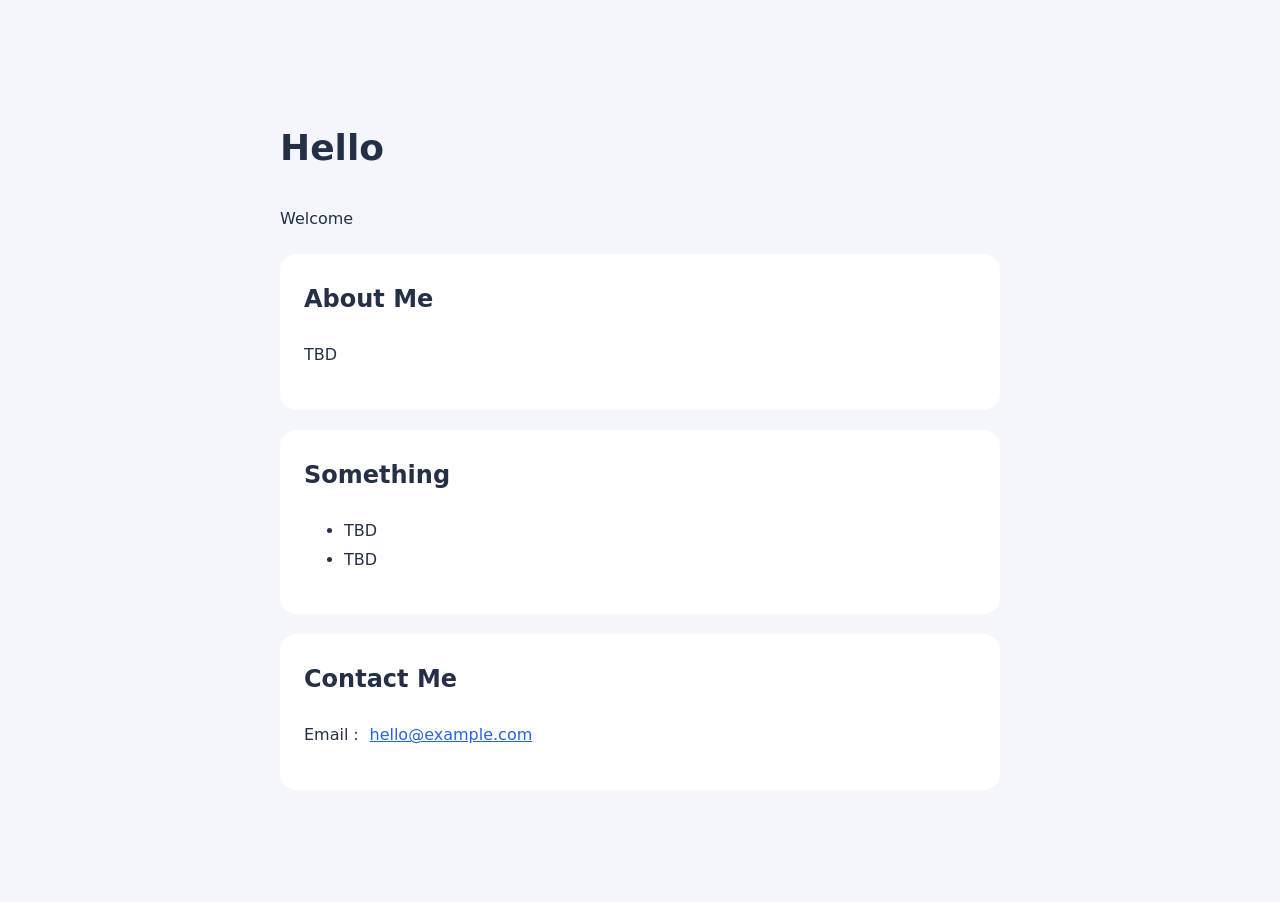
==== index.html @ 591220ab "Create a personal homepage" ====
<!DOCTYPE html>
<html lang="zh-CN">
<head>
  <meta charset="UTF-8">
  <meta name="viewport" content="width=device-width, initial-scale=1">
  <title>RFALK</title>
  <style>
    body {
      margin: 0;
      font-family: system-ui, sans-serif;
      background: #f4f6fb;
      color: #253047;
      line-height: 1.8;
    }
    main {
      max-width: 720px;
      margin: 60px auto;
      padding: 32px;
    }
    section {
      background: white;
      padding: 24px;
      margin: 20px 0;
      border-radius: 16px;
    }
    h1 { font-size: 36px; }
    h2 { margin-top: 0; }
    a { color: #2563eb; }
  </style>
</head>
<body>
  <main>
    <h1>Hello</h1>
    <p>Welcome</p>

    <section>
      <h2>About Me</h2>
      <p>TBD</p>
    </section>

    <section>
      <h2>Something</h2>
      <ul>
        <li>TBD</li>
        <li>TBD</li>
      </ul>
    </section>

    <section>
      <h2>Contact Me</h2>
      <p>
        Email：
        <a href="mailto:hello@example.com">hello@example.com</a>
      </p>
    </section>
  </main>
</body>
</html>
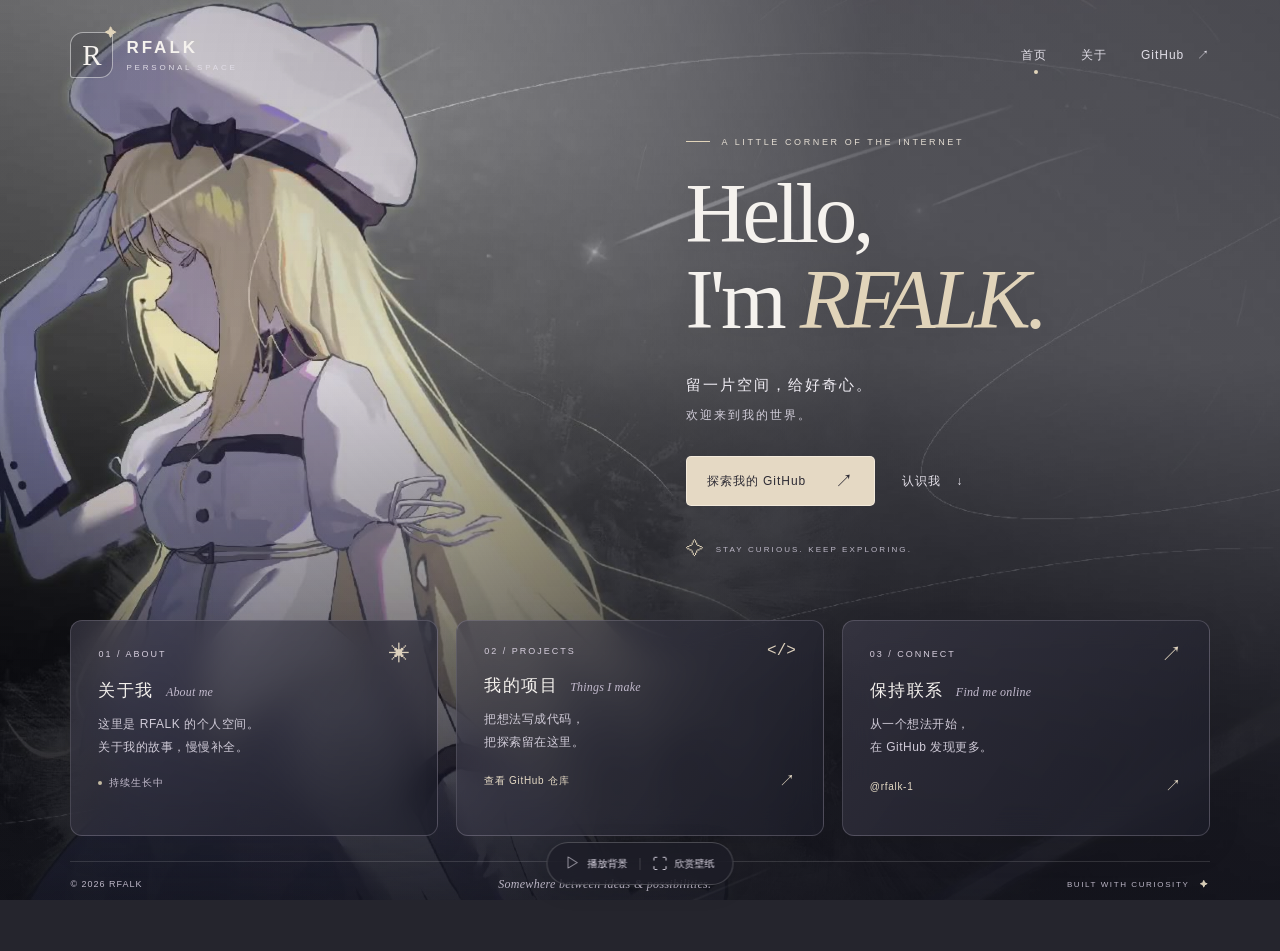
==== commit 8c11a339: "Add files via upload" ====
--- a/index.html
+++ b/index.html
@@ -3,56 +3,69 @@
 <head>
   <meta charset="UTF-8">
   <meta name="viewport" content="width=device-width, initial-scale=1">
-  <title>RFALK</title>
-  <style>
-    body {
-      margin: 0;
-      font-family: system-ui, sans-serif;
-      background: #f4f6fb;
-      color: #253047;
-      line-height: 1.8;
-    }
-    main {
-      max-width: 720px;
-      margin: 60px auto;
-      padding: 32px;
-    }
-    section {
-      background: white;
-      padding: 24px;
-      margin: 20px 0;
-      border-radius: 16px;
-    }
-    h1 { font-size: 36px; }
-    h2 { margin-top: 0; }
-    a { color: #2563eb; }
-  </style>
+  <meta name="theme-color" content="#22232c">
+  <meta name="description" content="RFALK 的个人空间。记录想法，探索未知。">
+  <title>RFALK · Personal Space</title>
+  <link rel="icon" href="assets/favicon.svg" type="image/svg+xml">
+  <link rel="stylesheet" href="style.css">
+  <script src="script.js" defer></script>
 </head>
 <body>
-  <main>
-    <h1>Hello</h1>
-    <p>Welcome</p>
-
-    <section>
-      <h2>About Me</h2>
-      <p>TBD</p>
-    </section>
-
-    <section>
-      <h2>Something</h2>
-      <ul>
-        <li>TBD</li>
-        <li>TBD</li>
-      </ul>
-    </section>
-
-    <section>
-      <h2>Contact Me</h2>
-      <p>
-        Email：
-        <a href="mailto:hello@example.com">hello@example.com</a>
-      </p>
-    </section>
-  </main>
+  <a class="skip-link" href="#main">跳转到内容</a>
+  <div class="wallpaper" aria-hidden="true">
+    <video id="wallpaper-video" muted loop playsinline preload="none" poster="assets/noelle-poster.jpg" tabindex="-1" data-src="assets/noelle.mp4"></video>
+  </div>
+  <div class="shade" aria-hidden="true"></div>
+  <div class="site-ui" id="site-ui">
+    <header class="site-header">
+      <a class="brand" href="#home" aria-label="RFALK 首页"><span class="brand-mark">R<span>✦</span></span><span>RFALK<span class="brand-sub">PERSONAL SPACE</span></span></a>
+      <nav aria-label="主导航">
+        <a class="nav-home" href="#home">首页</a>
+        <a href="#about">关于</a>
+        <a href="https://github.com/rfalk-1" target="_blank" rel="noopener noreferrer">GitHub <span aria-hidden="true">↗</span></a>
+      </nav>
+    </header>
+    <main id="main">
+      <section class="hero" id="home" aria-labelledby="hero-title">
+        <div class="hero-content">
+          <p class="eyebrow"><span></span> A LITTLE CORNER OF THE INTERNET</p>
+          <h1 id="hero-title">Hello,<br>I'm <em>RFALK.</em></h1>
+          <p class="hero-description">留一片空间，给好奇心。<br><span>欢迎来到我的世界。</span></p>
+          <div class="hero-actions">
+            <a class="button-primary" href="https://github.com/rfalk-1" target="_blank" rel="noopener noreferrer">探索我的 GitHub <span aria-hidden="true">↗</span></a>
+            <a class="button-text" href="#about">认识我 <span aria-hidden="true">↓</span></a>
+          </div>
+          <div class="hero-note"><span class="little-star" aria-hidden="true">✧</span> STAY CURIOUS. KEEP EXPLORING.</div>
+        </div>
+      </section>
+      <div class="cards">
+        <section class="glass-card" id="about" aria-labelledby="about-title">
+          <div class="card-top"><span class="card-index">01 / ABOUT</span><span class="card-icon" aria-hidden="true">✳</span></div>
+          <h2 id="about-title">关于我<span>About me</span></h2>
+          <p>这里是 RFALK 的个人空间。<br>关于我的故事，慢慢补全。</p>
+          <span class="quiet-label"><i></i> 持续生长中</span>
+        </section>
+        <a class="glass-card card-link" href="https://github.com/rfalk-1?tab=repositories" target="_blank" rel="noopener noreferrer" aria-label="我的项目，在 GitHub 查看仓库（新窗口）">
+          <div class="card-top"><span class="card-index">02 / PROJECTS</span><span class="card-icon code-icon" aria-hidden="true">&lt;/&gt;</span></div>
+          <h2>我的项目<span>Things I make</span></h2>
+          <p>把想法写成代码，<br>把探索留在这里。</p>
+          <span class="card-cta">查看 GitHub 仓库 <span aria-hidden="true">↗</span></span>
+        </a>
+        <section class="glass-card" id="contact" aria-labelledby="contact-title">
+          <div class="card-top"><span class="card-index">03 / CONNECT</span><span class="card-icon" aria-hidden="true">↗</span></div>
+          <h2 id="contact-title">保持联系<span>Find me online</span></h2>
+          <p>从一个想法开始，<br>在 GitHub 发现更多。</p>
+          <a class="card-cta" href="https://github.com/rfalk-1" target="_blank" rel="noopener noreferrer">@rfalk-1 <span aria-hidden="true">↗</span></a>
+        </section>
+      </div>
+    </main>
+    <footer class="site-footer"><span>© <span id="year">2026</span> RFALK</span><span class="footer-message">Somewhere between ideas &amp; possibilities.</span><span class="footer-platform">BUILT WITH CURIOSITY <span aria-hidden="true">✦</span></span></footer>
+  </div>
+  <div class="scene-controls" role="group" aria-label="背景控制" hidden>
+    <button id="motion-toggle" type="button" aria-label="播放动态背景" aria-pressed="false"><span class="control-icon" id="motion-icon" aria-hidden="true">▷</span><span id="motion-label">播放背景</span></button>
+    <span class="control-divider" aria-hidden="true"></span>
+    <button id="scene-toggle" type="button" aria-label="隐藏页面内容，欣赏壁纸" aria-pressed="false"><span class="control-icon" aria-hidden="true">⛶</span><span id="scene-label">欣赏壁纸</span></button>
+  </div>
+  <p class="sr-only" id="playback-status" role="status"></p>
 </body>
 </html>
--- a/style.css
+++ b/style.css
@@ -0,0 +1,12 @@
+:root{color-scheme:dark;--ink:#f5f2ee;--muted:#c8c5d0;--accent:#e1d4ba;--line:rgba(241,235,255,.19);font-family:Inter,"Segoe UI","Microsoft YaHei",sans-serif}
+*{box-sizing:border-box}html{scroll-behavior:smooth;scroll-padding-top:30px}body{margin:0;background:#25252d;color:var(--ink);-webkit-font-smoothing:antialiased}a{color:inherit;text-decoration:none}button{font:inherit}a,button{-webkit-tap-highlight-color:transparent}button,a{touch-action:manipulation}a:focus-visible,button:focus-visible{outline:2px solid var(--accent);outline-offset:6px}::selection{background:#d4c7e2;color:#222}
+.wallpaper,.shade{position:fixed;inset:0;pointer-events:none}.wallpaper{z-index:-3;background:#303039 url("assets/noelle-poster.jpg") center center/cover no-repeat}.wallpaper video{width:100%;height:100%;object-fit:cover;object-position:center center}.shade{z-index:-2;background:linear-gradient(90deg,rgba(19,19,27,.08) 8%,rgba(23,23,33,.18) 33%,rgba(21,21,30,.62) 68%,rgba(20,20,29,.67)),linear-gradient(0deg,rgba(15,16,24,.83),transparent 60%,rgba(18,18,27,.15));transition:opacity .5s}
+.site-ui{max-width:1600px;margin:auto;padding:0 5.5%;transition:opacity .4s}.site-header{height:110px;display:flex;align-items:center;justify-content:space-between}.brand{display:flex;align-items:center;gap:13px;font-size:17px;letter-spacing:3px;font-weight:600}.brand-mark{position:relative;display:grid;place-items:center;width:43px;height:46px;border:1px solid rgba(255,255,255,.5);border-radius:13px 3px 13px 3px;font-family:Georgia,serif;font-size:29px;font-weight:400;letter-spacing:0;background:rgba(29,28,39,.2)}.brand-mark span{position:absolute;font-size:12px;right:-5px;top:-7px;color:var(--accent)}.brand-sub{display:block;font-size:8px;letter-spacing:2.8px;margin-top:5px;font-weight:400;color:#e0dce6}nav{display:flex;align-items:center;gap:34px;font-size:12px;letter-spacing:1px}nav a{padding:10px 0;color:#e1dee7;position:relative}nav a:hover{color:white}nav .nav-home:after{content:"";position:absolute;bottom:0;left:50%;width:4px;height:4px;border-radius:50%;background:var(--accent)}nav a span{margin-left:8px}
+.hero{min-height:510px;height:calc(100svh - 430px);max-height:780px;display:grid;grid-template-columns:1fr 1fr;align-items:center;padding:25px 0 58px}.hero-content{grid-column:2;padding-left:8%;animation:arrive .8s ease both}.eyebrow{font-size:9px;font-weight:500;letter-spacing:2.6px;display:flex;align-items:center;gap:12px;color:#e3dcd2;margin:0 0 24px}.eyebrow span{display:block;width:24px;height:1px;background:var(--accent)}h1{font-family:Georgia,"Times New Roman",serif;font-weight:400;font-size:clamp(64px,6.6vw,106px);line-height:1.02;letter-spacing:-4px;margin:0;text-shadow:0 3px 30px rgba(0,0,0,.12)}h1 em{font-weight:400;color:var(--accent);font-style:italic}.hero-description{margin:27px 0 28px;font-size:15px;line-height:1.95;letter-spacing:2px;color:#f0edf4}.hero-description span{font-size:12px;letter-spacing:2px;color:#d0ccd8}.hero-actions{display:flex;align-items:center;gap:27px;font-size:12px;letter-spacing:1px}.button-primary{display:flex;align-items:center;gap:29px;padding:15px 20px;border:1px solid rgba(255,249,238,.55);border-radius:5px;background:#e5d9c4;color:#2d2b34;transition:background .2s,transform .2s}.button-primary:hover{background:#f5e9d4;transform:translateY(-2px)}.button-primary span{font-size:18px;line-height:1}.button-text{display:flex;gap:15px;align-items:center;padding:14px 0;color:#e3dfe8}.button-text:hover{color:white}.hero-note{display:flex;align-items:center;gap:10px;margin-top:33px;font-size:8px;letter-spacing:2.1px;color:#beb9c8}.little-star{font-size:18px;color:var(--accent)}
+.cards{display:grid;grid-template-columns:repeat(3,minmax(0,1fr));gap:18px;margin-bottom:25px}.glass-card{min-height:216px;padding:22px 27px 21px;border:1px solid var(--line);border-radius:12px;background:linear-gradient(125deg,rgba(65,63,79,.57),rgba(29,30,42,.69));backdrop-filter:blur(16px);-webkit-backdrop-filter:blur(16px);box-shadow:0 12px 40px rgba(10,10,20,.06);scroll-margin-top:25px}.card-top{display:flex;justify-content:space-between;align-items:center;margin-bottom:15px;color:#d6cedd}.card-index{font-size:9px;letter-spacing:2px}.card-icon{font-size:21px;line-height:1;color:#ddd1bd}.code-icon{font-size:16px;font-family:monospace}.glass-card h2{font-size:17px;font-weight:500;letter-spacing:1.5px;margin:0 0 11px}.glass-card h2 span{font-family:Georgia,serif;font-size:12px;font-style:italic;font-weight:400;letter-spacing:.2px;margin-left:12px;color:#c2bacd}.glass-card p{font-size:12px;line-height:1.95;color:#d0cbd8;letter-spacing:.5px;margin:0 0 16px}.quiet-label{font-size:10px;color:#c1bacb;letter-spacing:1px;display:flex;align-items:center;gap:7px}.quiet-label i{width:4px;height:4px;background:#c3baa2;border-radius:50%}.card-cta{font-size:10px;letter-spacing:.7px;color:#e5dac5;display:flex;align-items:center;justify-content:space-between}.card-cta span{font-size:16px}.card-link{transition:background .2s,border-color .2s,transform .2s}.card-link:hover{transform:translateY(-4px);border-color:rgba(231,218,195,.5);background:rgba(74,69,86,.68)}.glass-card:target{border-color:#e1d4ba}.site-footer{min-height:73px;border-top:1px solid rgba(255,255,255,.13);display:flex;align-items:center;justify-content:space-between;gap:20px;padding-bottom:28px;color:#bcb6c6;font-size:9px;letter-spacing:1px}.footer-message{font-family:Georgia,serif;font-style:italic;font-size:12px;letter-spacing:.3px}.footer-platform{font-size:8px;letter-spacing:1.6px}.footer-platform span{color:#d4c9b4;margin-left:7px}
+.scene-controls{position:fixed;bottom:15px;left:50%;transform:translateX(-50%);z-index:10;display:flex;align-items:center;border:1px solid rgba(255,255,255,.2);border-radius:30px;padding:2px 6px;background:rgba(28,28,39,.75);backdrop-filter:blur(15px);box-shadow:0 4px 25px #0002}.scene-controls[hidden]{display:none}.scene-controls button{border:0;color:#e3deeb;background:none;display:flex;gap:7px;align-items:center;padding:9px 12px;cursor:pointer;font-size:10px;white-space:nowrap;border-radius:24px;min-height:36px}.scene-controls button:hover{background:#ffffff12}.control-icon{font-size:15px}.control-divider{height:12px;width:1px;background:#ffffff26}.scene-mode .site-ui{opacity:0;pointer-events:none}.scene-mode .shade{opacity:0}.scene-mode{overflow:hidden}.sr-only{position:absolute;width:1px;height:1px;overflow:hidden;clip-path:inset(50%);white-space:nowrap}.skip-link{position:fixed;top:10px;left:10px;transform:translateY(-160%);padding:12px;background:#e5d9c4;color:#222;z-index:30}.skip-link:focus{transform:none}@keyframes arrive{from{opacity:0;transform:translateY(15px)}to{opacity:1;transform:none}}
+@media(min-width:1600px){.site-ui{padding:0 75px}}
+@media(max-width:1000px){.site-ui{padding:0 5%}.hero-content{padding-left:1%}h1{font-size:75px}.eyebrow{font-size:8px;letter-spacing:1.5px}.glass-card{padding:20px}.glass-card h2 span{display:block;margin:7px 0 0}.hero{min-height:510px}.footer-platform{display:none}.hero-actions{gap:20px}.button-primary{gap:15px;padding:14px}}
+@media(max-width:650px){.site-ui{padding:0 24px}.site-header{height:90px}.brand{font-size:14px;gap:10px;letter-spacing:2px}.brand-mark{width:34px;height:39px;font-size:25px}.brand-sub{font-size:7px;letter-spacing:1.7px}nav{gap:20px;font-size:11px}nav .nav-home{display:none}.wallpaper,.wallpaper video{background-position:32% center;object-position:32% center}.shade{background:linear-gradient(0deg,rgba(19,19,30,.95) 5%,rgba(23,23,34,.65) 55%,rgba(25,25,35,.22)),linear-gradient(90deg,rgba(21,21,31,.25),rgba(21,21,31,.35))}.hero{display:flex;align-items:flex-end;min-height:570px;height:calc(88svh - 90px);max-height:800px;padding:90px 0 40px}.hero-content{padding:0;width:100%}.eyebrow{font-size:8px;letter-spacing:1.7px;margin-bottom:20px}h1{font-size:clamp(48px,14.7vw,64px);letter-spacing:-2.5px}.hero-description{font-size:14px;margin:22px 0}.hero-description span{font-size:12px}.hero-note{margin-top:25px;font-size:7px;letter-spacing:1.7px}.hero-actions{gap:26px}.button-primary{padding:15px 18px;gap:24px}.cards{grid-template-columns:1fr;gap:14px;margin-bottom:26px}.glass-card{min-height:204px;padding:23px 25px}.glass-card h2 span{display:inline;margin-left:12px}.glass-card p{font-size:13px}.card-index{font-size:9px}.card-cta,.quiet-label{font-size:11px}.site-footer{padding:19px 0 90px;align-items:flex-start;gap:12px;flex-direction:column;min-height:140px}.footer-message{font-size:11px}.scene-controls{bottom:max(16px,env(safe-area-inset-bottom))}.scene-controls button{min-height:40px;padding:9px 13px}.scene-mode .wallpaper,.scene-mode .wallpaper video{background-position:32% center;object-position:32% center}}
+@media(max-width:360px){.site-ui{padding:0 18px}.brand-sub{display:none}nav{gap:15px}h1{font-size:48px}.hero-actions{gap:18px}.button-primary{gap:12px}.eyebrow{letter-spacing:1px}}
+@media(prefers-reduced-motion:reduce){html{scroll-behavior:auto}*,*:before,*:after{animation:none!important;transition:none!important}}
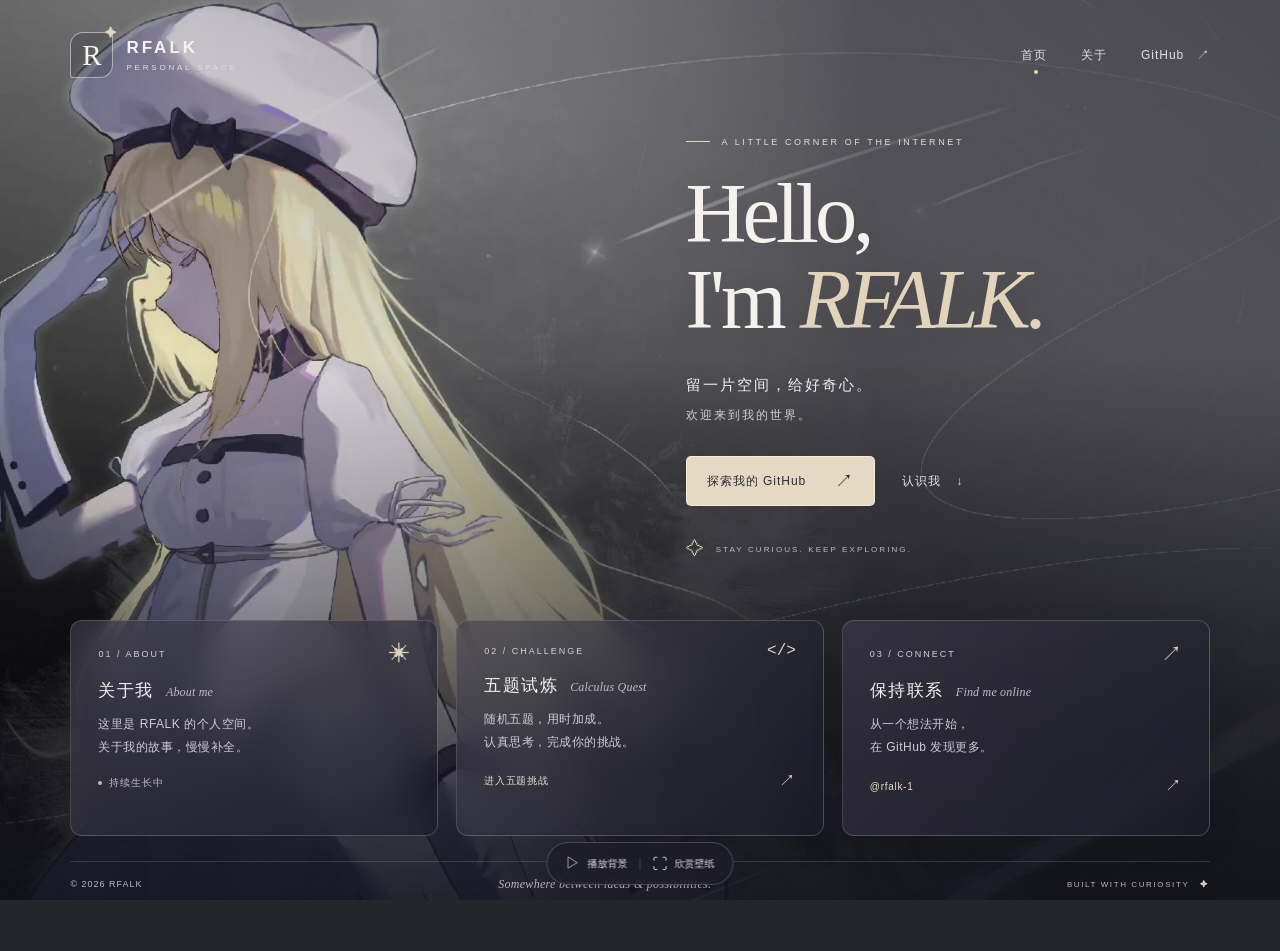
==== commit d1deea3b: "Add files via upload" ====
--- a/index.html
+++ b/index.html
@@ -45,11 +45,11 @@
           <p>这里是 RFALK 的个人空间。<br>关于我的故事，慢慢补全。</p>
           <span class="quiet-label"><i></i> 持续生长中</span>
         </section>
-        <a class="glass-card card-link" href="https://github.com/rfalk-1?tab=repositories" target="_blank" rel="noopener noreferrer" aria-label="我的项目，在 GitHub 查看仓库（新窗口）">
-          <div class="card-top"><span class="card-index">02 / PROJECTS</span><span class="card-icon code-icon" aria-hidden="true">&lt;/&gt;</span></div>
-          <h2>我的项目<span>Things I make</span></h2>
-          <p>把想法写成代码，<br>把探索留在这里。</p>
-          <span class="card-cta">查看 GitHub 仓库 <span aria-hidden="true">↗</span></span>
+        <a class="glass-card card-link" href="challenge/index.html" aria-label="进入微积分五题试炼">
+          <div class="card-top"><span class="card-index">02 / CHALLENGE</span><span class="card-icon code-icon" aria-hidden="true">&lt;/&gt;</span></div>
+          <h2>五题试炼<span>Calculus Quest</span></h2>
+          <p>随机五题，用时加成。<br>认真思考，完成你的挑战。</p>
+          <span class="card-cta">进入五题挑战 <span aria-hidden="true">↗</span></span>
         </a>
         <section class="glass-card" id="contact" aria-labelledby="contact-title">
           <div class="card-top"><span class="card-index">03 / CONNECT</span><span class="card-icon" aria-hidden="true">↗</span></div>
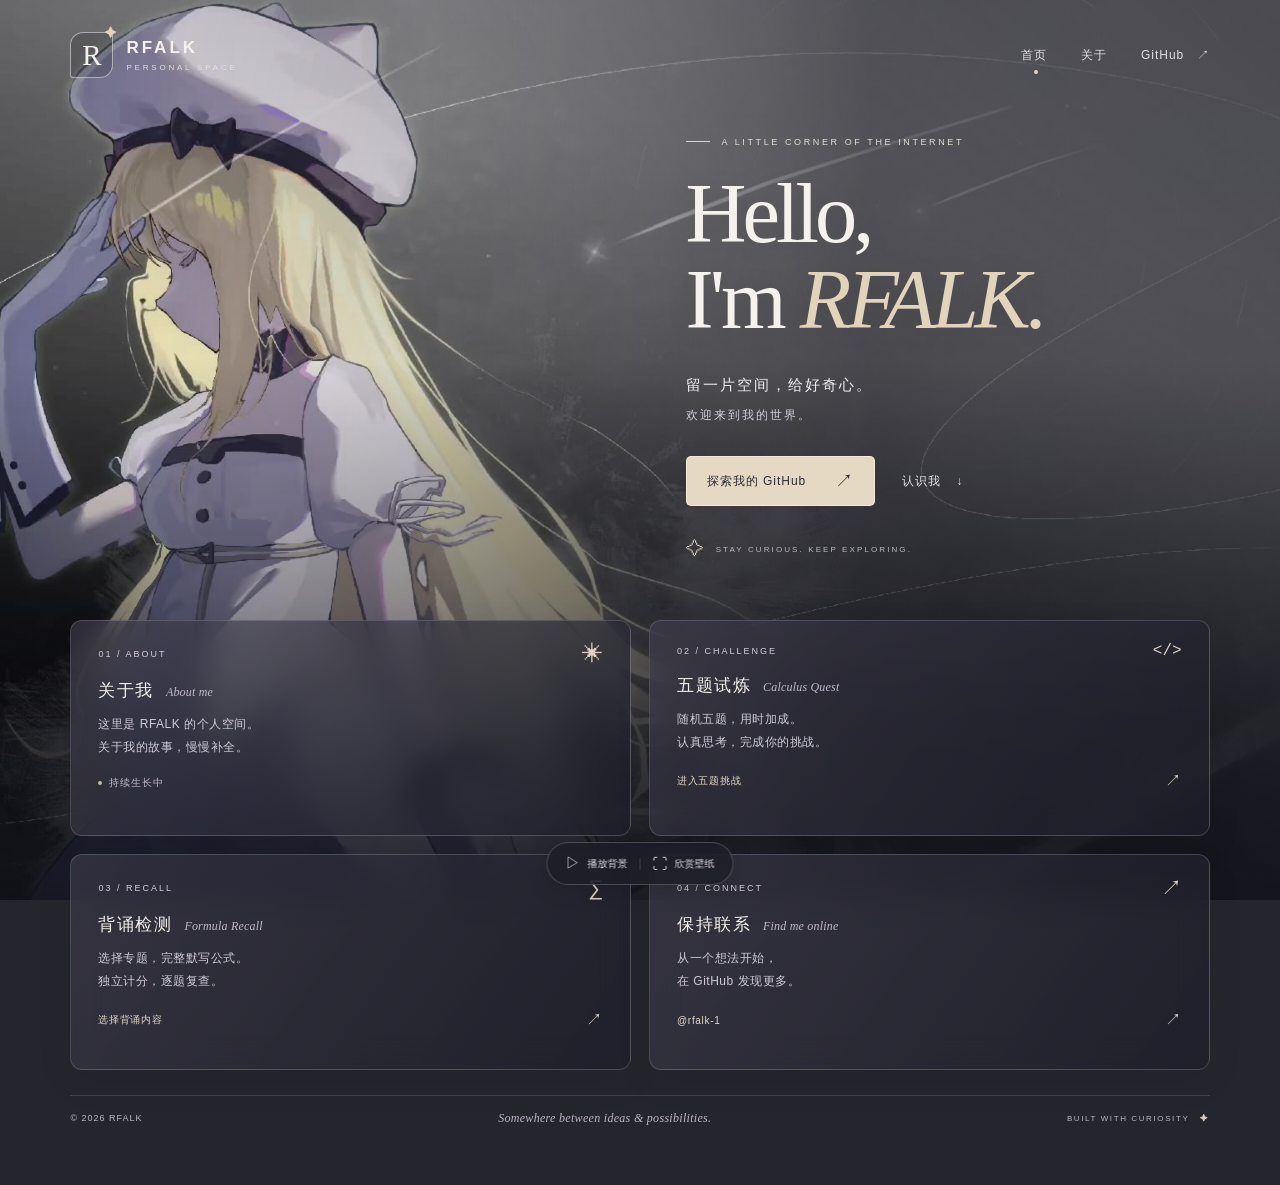
==== commit e6c9f07b: "Add files via upload" ====
--- a/index.html
+++ b/index.html
@@ -7,7 +7,7 @@
   <meta name="description" content="RFALK 的个人空间。记录想法，探索未知。">
   <title>RFALK · Personal Space</title>
   <link rel="icon" href="assets/favicon.svg" type="image/svg+xml">
-  <link rel="stylesheet" href="style.css">
+  <link rel="stylesheet" href="style.css?v=20261105">
   <script src="script.js" defer></script>
 </head>
 <body>
@@ -51,8 +51,14 @@
           <p>随机五题，用时加成。<br>认真思考，完成你的挑战。</p>
           <span class="card-cta">进入五题挑战 <span aria-hidden="true">↗</span></span>
         </a>
+        <a class="glass-card card-link" href="recall/index.html" aria-label="进入背诵检测并选择内容">
+          <div class="card-top"><span class="card-index">03 / RECALL</span><span class="card-icon" aria-hidden="true">∑</span></div>
+          <h2>背诵检测<span>Formula Recall</span></h2>
+          <p>选择专题，完整默写公式。<br>独立计分，逐题复查。</p>
+          <span class="card-cta">选择背诵内容 <span aria-hidden="true">↗</span></span>
+        </a>
         <section class="glass-card" id="contact" aria-labelledby="contact-title">
-          <div class="card-top"><span class="card-index">03 / CONNECT</span><span class="card-icon" aria-hidden="true">↗</span></div>
+          <div class="card-top"><span class="card-index">04 / CONNECT</span><span class="card-icon" aria-hidden="true">↗</span></div>
           <h2 id="contact-title">保持联系<span>Find me online</span></h2>
           <p>从一个想法开始，<br>在 GitHub 发现更多。</p>
           <a class="card-cta" href="https://github.com/rfalk-1" target="_blank" rel="noopener noreferrer">@rfalk-1 <span aria-hidden="true">↗</span></a>
--- a/style.css
+++ b/style.css
@@ -3,7 +3,7 @@
 .wallpaper,.shade{position:fixed;inset:0;pointer-events:none}.wallpaper{z-index:-3;background:#303039 url("assets/noelle-poster.jpg") center center/cover no-repeat}.wallpaper video{width:100%;height:100%;object-fit:cover;object-position:center center}.shade{z-index:-2;background:linear-gradient(90deg,rgba(19,19,27,.08) 8%,rgba(23,23,33,.18) 33%,rgba(21,21,30,.62) 68%,rgba(20,20,29,.67)),linear-gradient(0deg,rgba(15,16,24,.83),transparent 60%,rgba(18,18,27,.15));transition:opacity .5s}
 .site-ui{max-width:1600px;margin:auto;padding:0 5.5%;transition:opacity .4s}.site-header{height:110px;display:flex;align-items:center;justify-content:space-between}.brand{display:flex;align-items:center;gap:13px;font-size:17px;letter-spacing:3px;font-weight:600}.brand-mark{position:relative;display:grid;place-items:center;width:43px;height:46px;border:1px solid rgba(255,255,255,.5);border-radius:13px 3px 13px 3px;font-family:Georgia,serif;font-size:29px;font-weight:400;letter-spacing:0;background:rgba(29,28,39,.2)}.brand-mark span{position:absolute;font-size:12px;right:-5px;top:-7px;color:var(--accent)}.brand-sub{display:block;font-size:8px;letter-spacing:2.8px;margin-top:5px;font-weight:400;color:#e0dce6}nav{display:flex;align-items:center;gap:34px;font-size:12px;letter-spacing:1px}nav a{padding:10px 0;color:#e1dee7;position:relative}nav a:hover{color:white}nav .nav-home:after{content:"";position:absolute;bottom:0;left:50%;width:4px;height:4px;border-radius:50%;background:var(--accent)}nav a span{margin-left:8px}
 .hero{min-height:510px;height:calc(100svh - 430px);max-height:780px;display:grid;grid-template-columns:1fr 1fr;align-items:center;padding:25px 0 58px}.hero-content{grid-column:2;padding-left:8%;animation:arrive .8s ease both}.eyebrow{font-size:9px;font-weight:500;letter-spacing:2.6px;display:flex;align-items:center;gap:12px;color:#e3dcd2;margin:0 0 24px}.eyebrow span{display:block;width:24px;height:1px;background:var(--accent)}h1{font-family:Georgia,"Times New Roman",serif;font-weight:400;font-size:clamp(64px,6.6vw,106px);line-height:1.02;letter-spacing:-4px;margin:0;text-shadow:0 3px 30px rgba(0,0,0,.12)}h1 em{font-weight:400;color:var(--accent);font-style:italic}.hero-description{margin:27px 0 28px;font-size:15px;line-height:1.95;letter-spacing:2px;color:#f0edf4}.hero-description span{font-size:12px;letter-spacing:2px;color:#d0ccd8}.hero-actions{display:flex;align-items:center;gap:27px;font-size:12px;letter-spacing:1px}.button-primary{display:flex;align-items:center;gap:29px;padding:15px 20px;border:1px solid rgba(255,249,238,.55);border-radius:5px;background:#e5d9c4;color:#2d2b34;transition:background .2s,transform .2s}.button-primary:hover{background:#f5e9d4;transform:translateY(-2px)}.button-primary span{font-size:18px;line-height:1}.button-text{display:flex;gap:15px;align-items:center;padding:14px 0;color:#e3dfe8}.button-text:hover{color:white}.hero-note{display:flex;align-items:center;gap:10px;margin-top:33px;font-size:8px;letter-spacing:2.1px;color:#beb9c8}.little-star{font-size:18px;color:var(--accent)}
-.cards{display:grid;grid-template-columns:repeat(3,minmax(0,1fr));gap:18px;margin-bottom:25px}.glass-card{min-height:216px;padding:22px 27px 21px;border:1px solid var(--line);border-radius:12px;background:linear-gradient(125deg,rgba(65,63,79,.57),rgba(29,30,42,.69));backdrop-filter:blur(16px);-webkit-backdrop-filter:blur(16px);box-shadow:0 12px 40px rgba(10,10,20,.06);scroll-margin-top:25px}.card-top{display:flex;justify-content:space-between;align-items:center;margin-bottom:15px;color:#d6cedd}.card-index{font-size:9px;letter-spacing:2px}.card-icon{font-size:21px;line-height:1;color:#ddd1bd}.code-icon{font-size:16px;font-family:monospace}.glass-card h2{font-size:17px;font-weight:500;letter-spacing:1.5px;margin:0 0 11px}.glass-card h2 span{font-family:Georgia,serif;font-size:12px;font-style:italic;font-weight:400;letter-spacing:.2px;margin-left:12px;color:#c2bacd}.glass-card p{font-size:12px;line-height:1.95;color:#d0cbd8;letter-spacing:.5px;margin:0 0 16px}.quiet-label{font-size:10px;color:#c1bacb;letter-spacing:1px;display:flex;align-items:center;gap:7px}.quiet-label i{width:4px;height:4px;background:#c3baa2;border-radius:50%}.card-cta{font-size:10px;letter-spacing:.7px;color:#e5dac5;display:flex;align-items:center;justify-content:space-between}.card-cta span{font-size:16px}.card-link{transition:background .2s,border-color .2s,transform .2s}.card-link:hover{transform:translateY(-4px);border-color:rgba(231,218,195,.5);background:rgba(74,69,86,.68)}.glass-card:target{border-color:#e1d4ba}.site-footer{min-height:73px;border-top:1px solid rgba(255,255,255,.13);display:flex;align-items:center;justify-content:space-between;gap:20px;padding-bottom:28px;color:#bcb6c6;font-size:9px;letter-spacing:1px}.footer-message{font-family:Georgia,serif;font-style:italic;font-size:12px;letter-spacing:.3px}.footer-platform{font-size:8px;letter-spacing:1.6px}.footer-platform span{color:#d4c9b4;margin-left:7px}
+.cards{display:grid;grid-template-columns:repeat(2,minmax(0,1fr));gap:18px;margin-bottom:25px}.glass-card{min-height:216px;padding:22px 27px 21px;border:1px solid var(--line);border-radius:12px;background:linear-gradient(125deg,rgba(65,63,79,.57),rgba(29,30,42,.69));backdrop-filter:blur(16px);-webkit-backdrop-filter:blur(16px);box-shadow:0 12px 40px rgba(10,10,20,.06);scroll-margin-top:25px}.card-top{display:flex;justify-content:space-between;align-items:center;margin-bottom:15px;color:#d6cedd}.card-index{font-size:9px;letter-spacing:2px}.card-icon{font-size:21px;line-height:1;color:#ddd1bd}.code-icon{font-size:16px;font-family:monospace}.glass-card h2{font-size:17px;font-weight:500;letter-spacing:1.5px;margin:0 0 11px}.glass-card h2 span{font-family:Georgia,serif;font-size:12px;font-style:italic;font-weight:400;letter-spacing:.2px;margin-left:12px;color:#c2bacd}.glass-card p{font-size:12px;line-height:1.95;color:#d0cbd8;letter-spacing:.5px;margin:0 0 16px}.quiet-label{font-size:10px;color:#c1bacb;letter-spacing:1px;display:flex;align-items:center;gap:7px}.quiet-label i{width:4px;height:4px;background:#c3baa2;border-radius:50%}.card-cta{font-size:10px;letter-spacing:.7px;color:#e5dac5;display:flex;align-items:center;justify-content:space-between}.card-cta span{font-size:16px}.card-link{transition:background .2s,border-color .2s,transform .2s}.card-link:hover{transform:translateY(-4px);border-color:rgba(231,218,195,.5);background:rgba(74,69,86,.68)}.glass-card:target{border-color:#e1d4ba}.site-footer{min-height:73px;border-top:1px solid rgba(255,255,255,.13);display:flex;align-items:center;justify-content:space-between;gap:20px;padding-bottom:28px;color:#bcb6c6;font-size:9px;letter-spacing:1px}.footer-message{font-family:Georgia,serif;font-style:italic;font-size:12px;letter-spacing:.3px}.footer-platform{font-size:8px;letter-spacing:1.6px}.footer-platform span{color:#d4c9b4;margin-left:7px}
 .scene-controls{position:fixed;bottom:15px;left:50%;transform:translateX(-50%);z-index:10;display:flex;align-items:center;border:1px solid rgba(255,255,255,.2);border-radius:30px;padding:2px 6px;background:rgba(28,28,39,.75);backdrop-filter:blur(15px);box-shadow:0 4px 25px #0002}.scene-controls[hidden]{display:none}.scene-controls button{border:0;color:#e3deeb;background:none;display:flex;gap:7px;align-items:center;padding:9px 12px;cursor:pointer;font-size:10px;white-space:nowrap;border-radius:24px;min-height:36px}.scene-controls button:hover{background:#ffffff12}.control-icon{font-size:15px}.control-divider{height:12px;width:1px;background:#ffffff26}.scene-mode .site-ui{opacity:0;pointer-events:none}.scene-mode .shade{opacity:0}.scene-mode{overflow:hidden}.sr-only{position:absolute;width:1px;height:1px;overflow:hidden;clip-path:inset(50%);white-space:nowrap}.skip-link{position:fixed;top:10px;left:10px;transform:translateY(-160%);padding:12px;background:#e5d9c4;color:#222;z-index:30}.skip-link:focus{transform:none}@keyframes arrive{from{opacity:0;transform:translateY(15px)}to{opacity:1;transform:none}}
 @media(min-width:1600px){.site-ui{padding:0 75px}}
 @media(max-width:1000px){.site-ui{padding:0 5%}.hero-content{padding-left:1%}h1{font-size:75px}.eyebrow{font-size:8px;letter-spacing:1.5px}.glass-card{padding:20px}.glass-card h2 span{display:block;margin:7px 0 0}.hero{min-height:510px}.footer-platform{display:none}.hero-actions{gap:20px}.button-primary{gap:15px;padding:14px}}
